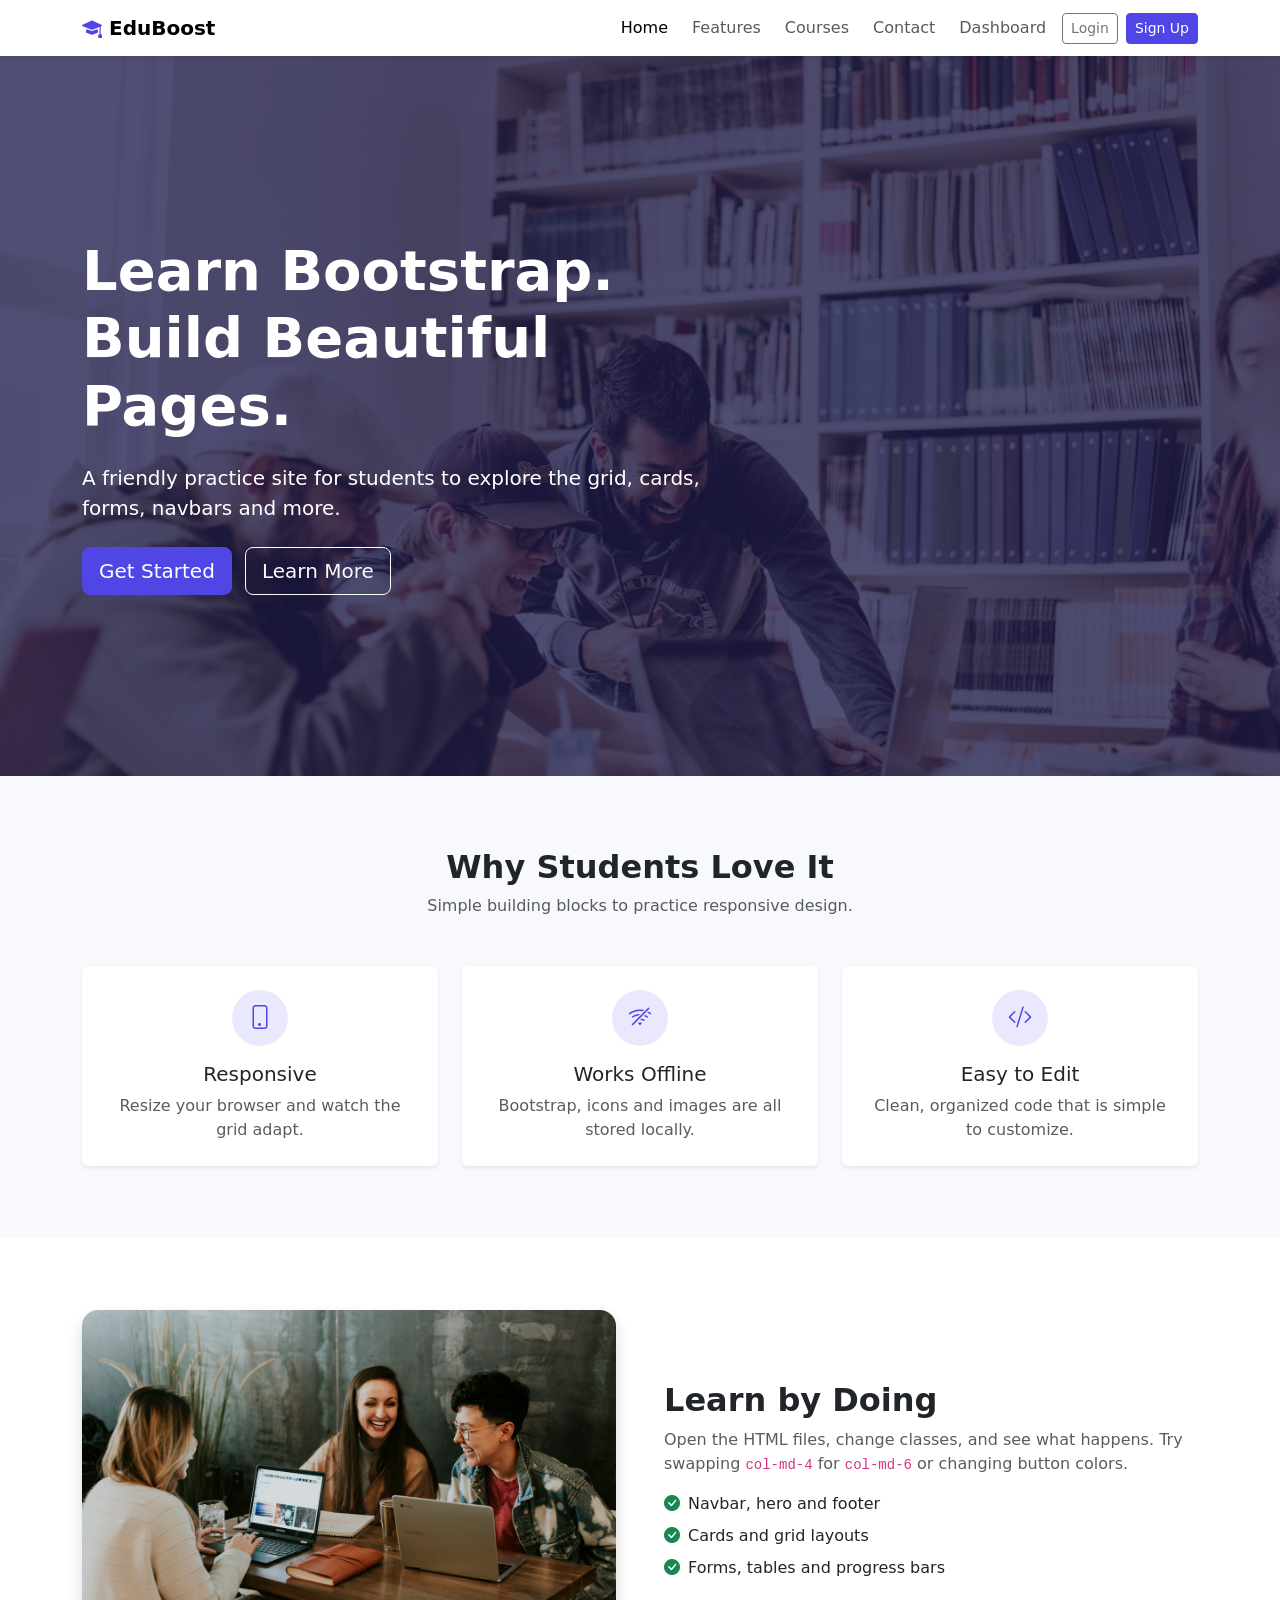
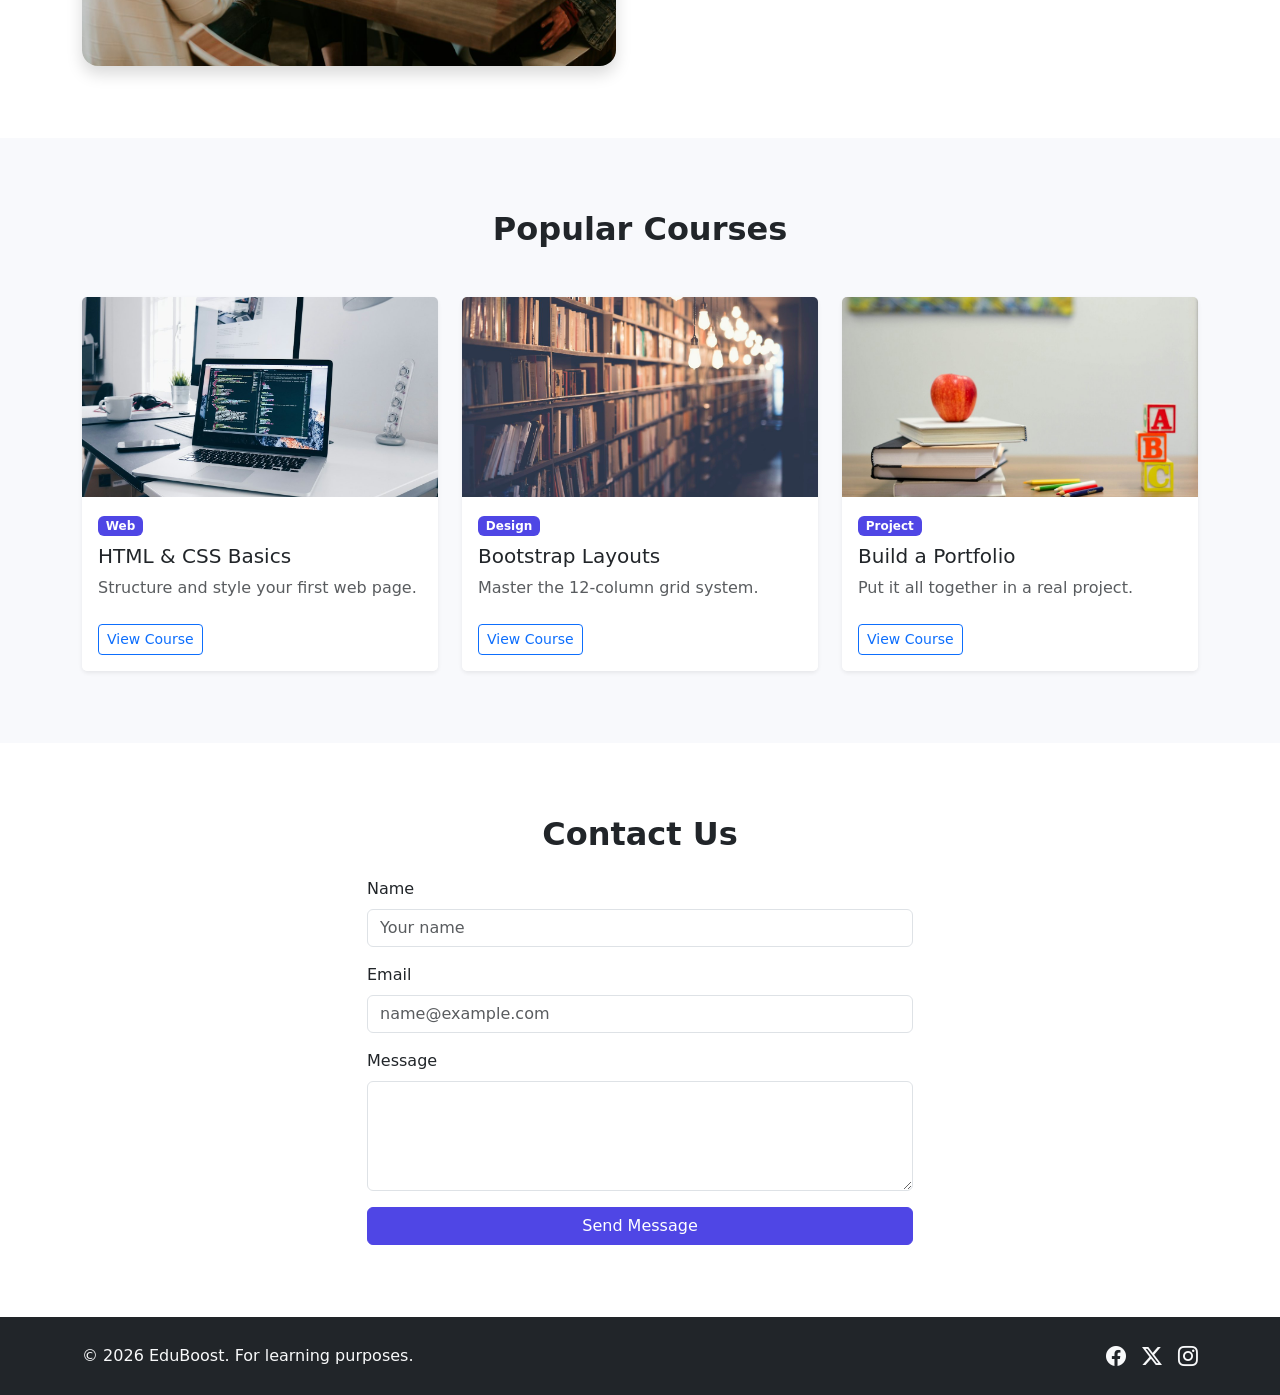
==== index.html @ 434feede "Initial commit" ====
﻿<!DOCTYPE html>
<html lang="en">
<head>
  <meta charset="UTF-8">
  <meta name="viewport" content="width=device-width, initial-scale=1">
  <title>EduBoost | Home</title>
  <link rel="icon" type="image/svg+xml" href="assets/images/favicon.svg">
  <link href="assets/css/bootstrap.min.css" rel="stylesheet">
  <link href="assets/css/bootstrap-icons.min.css" rel="stylesheet">
  <link href="assets/css/style.css" rel="stylesheet">
</head>
<body>

  <!-- Navbar -->
  <nav class="navbar navbar-expand-lg bg-white shadow-sm sticky-top">
    <div class="container">
      <a class="navbar-brand fw-bold" href="index.html"><i class="bi bi-mortarboard-fill"></i> EduBoost</a>
      <button class="navbar-toggler" type="button" data-bs-toggle="collapse" data-bs-target="#mainNav" aria-controls="mainNav" aria-expanded="false" aria-label="Toggle navigation">
        <span class="navbar-toggler-icon"></span>
      </button>
      <div class="collapse navbar-collapse" id="mainNav">
        <ul class="navbar-nav ms-auto align-items-lg-center gap-lg-2">
          <li class="nav-item"><a class="nav-link active" href="index.html">Home</a></li>
          <li class="nav-item"><a class="nav-link" href="#features">Features</a></li>
          <li class="nav-item"><a class="nav-link" href="#courses">Courses</a></li>
          <li class="nav-item"><a class="nav-link" href="#contact">Contact</a></li>
          <li class="nav-item"><a class="nav-link" href="pages/dashboard.html">Dashboard</a></li>
          <li class="nav-item"><a class="btn btn-outline-secondary btn-sm" href="pages/login.html">Login</a></li>
          <li class="nav-item"><a class="btn btn-brand btn-sm" href="pages/signup.html">Sign Up</a></li>
        </ul>
      </div>
    </div>
  </nav>

  <!-- Hero -->
  <header class="hero">
    <div class="container text-center text-lg-start">
      <div class="row">
        <div class="col-lg-7">
          <h1 class="display-4 fw-bold">Learn Bootstrap. Build Beautiful Pages.</h1>
          <p class="lead my-4">A friendly practice site for students to explore the grid, cards, forms, navbars and more.</p>
          <a href="pages/signup.html" class="btn btn-brand btn-lg me-2">Get Started</a>
          <a href="#features" class="btn btn-outline-light btn-lg">Learn More</a>
        </div>
      </div>
    </div>
  </header>

  <!-- Features -->
  <section id="features" class="py-5">
    <div class="container py-4">
      <div class="text-center mb-5">
        <h2 class="fw-bold">Why Students Love It</h2>
        <p class="text-muted">Simple building blocks to practice responsive design.</p>
      </div>
      <div class="row g-4">
        <div class="col-md-4">
          <div class="card h-100 border-0 shadow-sm card-hover text-center p-4">
            <span class="feature-icon mx-auto mb-3"><i class="bi bi-phone"></i></span>
            <h5>Responsive</h5>
            <p class="text-muted mb-0">Resize your browser and watch the grid adapt.</p>
          </div>
        </div>
        <div class="col-md-4">
          <div class="card h-100 border-0 shadow-sm card-hover text-center p-4">
            <span class="feature-icon mx-auto mb-3"><i class="bi bi-wifi-off"></i></span>
            <h5>Works Offline</h5>
            <p class="text-muted mb-0">Bootstrap, icons and images are all stored locally.</p>
          </div>
        </div>
        <div class="col-md-4">
          <div class="card h-100 border-0 shadow-sm card-hover text-center p-4">
            <span class="feature-icon mx-auto mb-3"><i class="bi bi-code-slash"></i></span>
            <h5>Easy to Edit</h5>
            <p class="text-muted mb-0">Clean, organized code that is simple to customize.</p>
          </div>
        </div>
      </div>
    </div>
  </section>

  <!-- About -->
  <section class="py-5 bg-white">
    <div class="container py-4">
      <div class="row align-items-center g-5">
        <div class="col-lg-6">
          <img src="assets/images/students.jpg" class="img-fluid rounded-4 shadow" alt="Students studying together">
        </div>
        <div class="col-lg-6">
          <h2 class="fw-bold">Learn by Doing</h2>
          <p class="text-muted">Open the HTML files, change classes, and see what happens. Try swapping <code>col-md-4</code> for <code>col-md-6</code> or changing button colors.</p>
          <ul class="list-unstyled">
            <li class="mb-2"><i class="bi bi-check-circle-fill text-success me-2"></i>Navbar, hero and footer</li>
            <li class="mb-2"><i class="bi bi-check-circle-fill text-success me-2"></i>Cards and grid layouts</li>
            <li class="mb-2"><i class="bi bi-check-circle-fill text-success me-2"></i>Forms, tables and progress bars</li>
          </ul>
        </div>
      </div>
    </div>
  </section>

  <!-- Courses -->
  <section id="courses" class="py-5">
    <div class="container py-4">
      <div class="text-center mb-5">
        <h2 class="fw-bold">Popular Courses</h2>
      </div>
      <div class="row g-4">
        <div class="col-md-6 col-lg-4">
          <div class="card h-100 border-0 shadow-sm card-hover">
            <img src="assets/images/laptop.jpg" class="card-img-top" alt="Laptop with code">
            <div class="card-body">
              <span class="badge bg-brand mb-2">Web</span>
              <h5 class="card-title">HTML &amp; CSS Basics</h5>
              <p class="card-text text-muted">Structure and style your first web page.</p>
            </div>
            <div class="card-footer bg-white border-0 pb-3"><a href="#" class="btn btn-outline-primary btn-sm">View Course</a></div>
          </div>
        </div>
        <div class="col-md-6 col-lg-4">
          <div class="card h-100 border-0 shadow-sm card-hover">
            <img src="assets/images/library.jpg" class="card-img-top" alt="Library shelves">
            <div class="card-body">
              <span class="badge bg-brand mb-2">Design</span>
              <h5 class="card-title">Bootstrap Layouts</h5>
              <p class="card-text text-muted">Master the 12-column grid system.</p>
            </div>
            <div class="card-footer bg-white border-0 pb-3"><a href="#" class="btn btn-outline-primary btn-sm">View Course</a></div>
          </div>
        </div>
        <div class="col-md-6 col-lg-4">
          <div class="card h-100 border-0 shadow-sm card-hover">
            <img src="assets/images/classroom.jpg" class="card-img-top" alt="Classroom">
            <div class="card-body">
              <span class="badge bg-brand mb-2">Project</span>
              <h5 class="card-title">Build a Portfolio</h5>
              <p class="card-text text-muted">Put it all together in a real project.</p>
            </div>
            <div class="card-footer bg-white border-0 pb-3"><a href="#" class="btn btn-outline-primary btn-sm">View Course</a></div>
          </div>
        </div>
      </div>
    </div>
  </section>

  <!-- Contact -->
  <section id="contact" class="py-5 bg-white">
    <div class="container py-4">
      <div class="row justify-content-center">
        <div class="col-lg-6">
          <h2 class="fw-bold text-center mb-4">Contact Us</h2>
          <form>
            <div class="mb-3"><label class="form-label" for="cname">Name</label><input type="text" id="cname" class="form-control" placeholder="Your name"></div>
            <div class="mb-3"><label class="form-label" for="cemail">Email</label><input type="email" id="cemail" class="form-control" placeholder="name@example.com"></div>
            <div class="mb-3"><label class="form-label" for="cmsg">Message</label><textarea id="cmsg" class="form-control" rows="4"></textarea></div>
            <button type="button" class="btn btn-brand w-100">Send Message</button>
          </form>
        </div>
      </div>
    </div>
  </section>

  <!-- Footer -->
  <footer class="bg-dark text-light py-4">
    <div class="container d-flex flex-column flex-md-row justify-content-between align-items-center gap-2">
      <span>&copy; 2026 EduBoost. For learning purposes.</span>
      <div class="d-flex gap-3 fs-5">
        <a href="#" class="text-light" aria-label="Facebook"><i class="bi bi-facebook"></i></a>
        <a href="#" class="text-light" aria-label="Twitter"><i class="bi bi-twitter-x"></i></a>
        <a href="#" class="text-light" aria-label="Instagram"><i class="bi bi-instagram"></i></a>
      </div>
    </div>
  </footer>

  <script src="assets/js/bootstrap.bundle.min.js"></script>
</body>
</html>
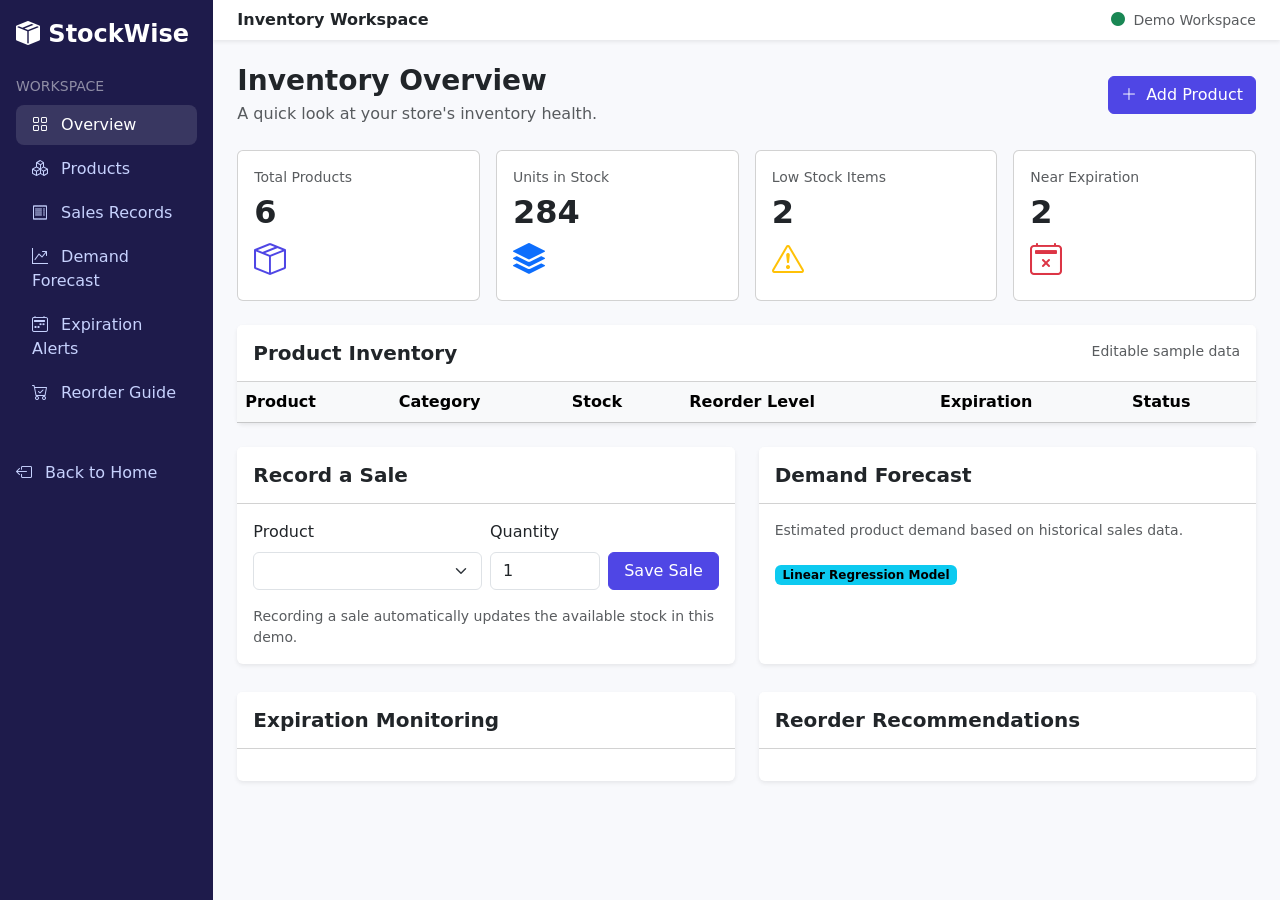
==== commit 3e78f12a: "Update index.html" ====
--- a/index.html
+++ b/index.html
@@ -1,177 +1,539 @@
 ﻿<!DOCTYPE html>
 <html lang="en">
+
 <head>
-  <meta charset="UTF-8">
-  <meta name="viewport" content="width=device-width, initial-scale=1">
-  <title>EduBoost | Home</title>
-  <link rel="icon" type="image/svg+xml" href="assets/images/favicon.svg">
-  <link href="assets/css/bootstrap.min.css" rel="stylesheet">
-  <link href="assets/css/bootstrap-icons.min.css" rel="stylesheet">
-  <link href="assets/css/style.css" rel="stylesheet">
+    <meta charset="UTF-8">
+    <meta name="viewport" content="width=device-width, initial-scale=1.0">
+
+    <title>StockWise | Dashboard</title>
+
+    <link rel="stylesheet" href="../assets/css/bootstrap.min.css">
+    <link rel="stylesheet" href="../assets/css/bootstrap-icons.min.css">
+    <link rel="stylesheet" href="../assets/css/style.css">
 </head>
+
 <body>
 
-  <!-- Navbar -->
-  <nav class="navbar navbar-expand-lg bg-white shadow-sm sticky-top">
-    <div class="container">
-      <a class="navbar-brand fw-bold" href="index.html"><i class="bi bi-mortarboard-fill"></i> EduBoost</a>
-      <button class="navbar-toggler" type="button" data-bs-toggle="collapse" data-bs-target="#mainNav" aria-controls="mainNav" aria-expanded="false" aria-label="Toggle navigation">
-        <span class="navbar-toggler-icon"></span>
-      </button>
-      <div class="collapse navbar-collapse" id="mainNav">
-        <ul class="navbar-nav ms-auto align-items-lg-center gap-lg-2">
-          <li class="nav-item"><a class="nav-link active" href="index.html">Home</a></li>
-          <li class="nav-item"><a class="nav-link" href="#features">Features</a></li>
-          <li class="nav-item"><a class="nav-link" href="#courses">Courses</a></li>
-          <li class="nav-item"><a class="nav-link" href="#contact">Contact</a></li>
-          <li class="nav-item"><a class="nav-link" href="pages/dashboard.html">Dashboard</a></li>
-          <li class="nav-item"><a class="btn btn-outline-secondary btn-sm" href="pages/login.html">Login</a></li>
-          <li class="nav-item"><a class="btn btn-brand btn-sm" href="pages/signup.html">Sign Up</a></li>
-        </ul>
-      </div>
+<div class="container-fluid">
+    <div class="row">
+
+        <!-- SIDEBAR -->
+        <aside class="col-lg-2 d-none d-lg-block sidebar p-3">
+
+            <a href="../index.html"
+               class="text-white text-decoration-none fw-bold fs-4 d-block mb-4">
+
+                <i class="bi bi-box-seam-fill"></i>
+                StockWise
+
+            </a>
+
+            <div class="small text-uppercase text-white-50 mb-2">
+                Workspace
+            </div>
+
+            <ul class="nav nav-pills flex-column gap-1">
+
+                <li>
+                    <a class="nav-link active" href="#overview">
+                        <i class="bi bi-grid me-2"></i>
+                        Overview
+                    </a>
+                </li>
+
+                <li>
+                    <a class="nav-link" href="#products">
+                        <i class="bi bi-boxes me-2"></i>
+                        Products
+                    </a>
+                </li>
+
+                <li>
+                    <a class="nav-link" href="#sales">
+                        <i class="bi bi-receipt me-2"></i>
+                        Sales Records
+                    </a>
+                </li>
+
+                <li>
+                    <a class="nav-link" href="#forecast">
+                        <i class="bi bi-graph-up-arrow me-2"></i>
+                        Demand Forecast
+                    </a>
+                </li>
+
+                <li>
+                    <a class="nav-link" href="#expiry">
+                        <i class="bi bi-calendar2-week me-2"></i>
+                        Expiration Alerts
+                    </a>
+                </li>
+
+                <li>
+                    <a class="nav-link" href="#reorder">
+                        <i class="bi bi-cart-check me-2"></i>
+                        Reorder Guide
+                    </a>
+                </li>
+
+            </ul>
+
+            <a href="../index.html" class="nav-link mt-5">
+                <i class="bi bi-box-arrow-left me-2"></i>
+                Back to Home
+            </a>
+
+        </aside>
+
+        <!-- MAIN CONTENT -->
+        <main class="col-lg-10 p-0">
+
+            <nav class="navbar bg-white shadow-sm px-4">
+
+                <button class="btn btn-outline-secondary d-lg-none"
+                        data-bs-toggle="offcanvas"
+                        data-bs-target="#mobile">
+
+                    <i class="bi bi-list"></i>
+
+                </button>
+
+                <span class="fw-semibold">
+                    Inventory Workspace
+                </span>
+
+                <span class="ms-auto text-muted small">
+                    <i class="bi bi-circle-fill text-success me-1"></i>
+                    Demo Workspace
+                </span>
+
+            </nav>
+
+            <div class="p-3 p-md-4">
+
+                <!-- OVERVIEW -->
+                <section id="overview">
+
+                    <div class="d-flex flex-wrap justify-content-between align-items-center mb-4">
+
+                        <div>
+                            <h3 class="fw-bold mb-1">
+                                Inventory Overview
+                            </h3>
+
+                            <p class="text-muted mb-0">
+                                A quick look at your store's inventory health.
+                            </p>
+                        </div>
+
+                        <button class="btn btn-brand mt-3 mt-md-0"
+                                data-bs-toggle="modal"
+                                data-bs-target="#addProduct">
+
+                            <i class="bi bi-plus-lg me-1"></i>
+                            Add Product
+
+                        </button>
+
+                    </div>
+
+                    <div class="row g-3 mb-4">
+
+                        <div class="col-sm-6 col-xl-3">
+                            <div class="card stat-card">
+                                <div class="card-body">
+
+                                    <div class="text-muted small">
+                                        Total Products
+                                    </div>
+
+                                    <div class="fs-2 fw-bold" id="totalProducts">
+                                        6
+                                    </div>
+
+                                    <i class="bi bi-box-seam text-brand"></i>
+
+                                </div>
+                            </div>
+                        </div>
+
+                        <div class="col-sm-6 col-xl-3">
+                            <div class="card stat-card">
+                                <div class="card-body">
+
+                                    <div class="text-muted small">
+                                        Units in Stock
+                                    </div>
+
+                                    <div class="fs-2 fw-bold" id="totalStock">
+                                        284
+                                    </div>
+
+                                    <i class="bi bi-stack text-primary"></i>
+
+                                </div>
+                            </div>
+                        </div>
+
+                        <div class="col-sm-6 col-xl-3">
+                            <div class="card stat-card">
+                                <div class="card-body">
+
+                                    <div class="text-muted small">
+                                        Low Stock Items
+                                    </div>
+
+                                    <div class="fs-2 fw-bold" id="lowStock">
+                                        2
+                                    </div>
+
+                                    <i class="bi bi-exclamation-triangle text-warning"></i>
+
+                                </div>
+                            </div>
+                        </div>
+
+                        <div class="col-sm-6 col-xl-3">
+                            <div class="card stat-card">
+                                <div class="card-body">
+
+                                    <div class="text-muted small">
+                                        Near Expiration
+                                    </div>
+
+                                    <div class="fs-2 fw-bold" id="nearExpiry">
+                                        2
+                                    </div>
+
+                                    <i class="bi bi-calendar2-x text-danger"></i>
+
+                                </div>
+                            </div>
+                        </div>
+
+                    </div>
+
+                </section>
+
+                <!-- PRODUCT INVENTORY -->
+                <section id="products"
+                         class="card border-0 shadow-sm mb-4">
+
+                    <div class="card-header bg-white py-3 d-flex justify-content-between">
+
+                        <h5 class="mb-0 fw-bold">
+                            Product Inventory
+                        </h5>
+
+                        <span class="small text-muted">
+                            Editable sample data
+                        </span>
+
+                    </div>
+
+                    <div class="table-responsive">
+
+                        <table class="table table-hover align-middle mb-0">
+
+                            <thead class="table-light">
+
+                                <tr>
+                                    <th>Product</th>
+                                    <th>Category</th>
+                                    <th>Stock</th>
+                                    <th>Reorder Level</th>
+                                    <th>Expiration</th>
+                                    <th>Status</th>
+                                </tr>
+
+                            </thead>
+
+                            <tbody id="productRows"></tbody>
+
+                        </table>
+
+                    </div>
+
+                </section>
+
+                <!-- SALES AND FORECAST -->
+                <div class="row g-4">
+
+                    <!-- SALES -->
+                    <div class="col-xl-6" id="sales">
+
+                        <div class="card border-0 shadow-sm h-100">
+
+                            <div class="card-header bg-white py-3">
+
+                                <h5 class="fw-bold mb-0">
+                                    Record a Sale
+                                </h5>
+
+                            </div>
+
+                            <div class="card-body">
+
+                                <form id="saleForm" class="row g-2">
+
+                                    <div class="col-md-6">
+
+                                        <label class="form-label">
+                                            Product
+                                        </label>
+
+                                        <select id="saleProduct"
+                                                class="form-select"
+                                                required>
+                                        </select>
+
+                                    </div>
+
+                                    <div class="col-md-3">
+
+                                        <label class="form-label">
+                                            Quantity
+                                        </label>
+
+                                        <input id="saleQty"
+                                               type="number"
+                                               min="1"
+                                               value="1"
+                                               class="form-control"
+                                               required>
+
+                                    </div>
+
+                                    <div class="col-md-3 d-flex align-items-end">
+
+                                        <button class="btn btn-brand w-100">
+                                            Save Sale
+                                        </button>
+
+                                    </div>
+
+                                </form>
+
+                                <p class="small text-muted mt-3 mb-0">
+                                    Recording a sale automatically updates
+                                    the available stock in this demo.
+                                </p>
+
+                            </div>
+
+                        </div>
+
+                    </div>
+
+                    <!-- FORECAST -->
+                    <div class="col-xl-6" id="forecast">
+
+                        <div class="card border-0 shadow-sm h-100">
+
+                            <div class="card-header bg-white py-3">
+
+                                <h5 class="fw-bold mb-0">
+                                    Demand Forecast
+                                </h5>
+
+                            </div>
+
+                            <div class="card-body">
+
+                                <p class="text-muted small">
+                                    Estimated product demand based on
+                                    historical sales data.
+                                </p>
+
+                                <div id="forecastList"></div>
+
+                                <span class="badge text-bg-info mt-2">
+                                    Linear Regression Model
+                                </span>
+
+                            </div>
+
+                        </div>
+
+                    </div>
+
+                </div>
+
+                <!-- EXPIRATION AND REORDER -->
+                <div class="row g-4 mt-1">
+
+                    <div class="col-xl-6" id="expiry">
+
+                        <div class="card border-0 shadow-sm h-100">
+
+                            <div class="card-header bg-white py-3">
+
+                                <h5 class="fw-bold mb-0">
+                                    Expiration Monitoring
+                                </h5>
+
+                            </div>
+
+                            <div class="card-body" id="expiryList"></div>
+
+                        </div>
+
+                    </div>
+
+                    <div class="col-xl-6" id="reorder">
+
+                        <div class="card border-0 shadow-sm h-100">
+
+                            <div class="card-header bg-white py-3">
+
+                                <h5 class="fw-bold mb-0">
+                                    Reorder Recommendations
+                                </h5>
+
+                            </div>
+
+                            <div class="card-body" id="reorderList"></div>
+
+                        </div>
+
+                    </div>
+
+                </div>
+
+            </div>
+
+        </main>
+
     </div>
-  </nav>
-
-  <!-- Hero -->
-  <header class="hero">
-    <div class="container text-center text-lg-start">
-      <div class="row">
-        <div class="col-lg-7">
-          <h1 class="display-4 fw-bold">Learn Bootstrap. Build Beautiful Pages.</h1>
-          <p class="lead my-4">A friendly practice site for students to explore the grid, cards, forms, navbars and more.</p>
-          <a href="pages/signup.html" class="btn btn-brand btn-lg me-2">Get Started</a>
-          <a href="#features" class="btn btn-outline-light btn-lg">Learn More</a>
-        </div>
-      </div>
+</div>
+
+<!-- MOBILE SIDEBAR -->
+<div class="offcanvas offcanvas-start text-bg-dark" id="mobile">
+
+    <div class="offcanvas-header">
+
+        <h5>StockWise</h5>
+
+        <button class="btn-close btn-close-white"
+                data-bs-dismiss="offcanvas">
+        </button>
+
     </div>
-  </header>
-
-  <!-- Features -->
-  <section id="features" class="py-5">
-    <div class="container py-4">
-      <div class="text-center mb-5">
-        <h2 class="fw-bold">Why Students Love It</h2>
-        <p class="text-muted">Simple building blocks to practice responsive design.</p>
-      </div>
-      <div class="row g-4">
-        <div class="col-md-4">
-          <div class="card h-100 border-0 shadow-sm card-hover text-center p-4">
-            <span class="feature-icon mx-auto mb-3"><i class="bi bi-phone"></i></span>
-            <h5>Responsive</h5>
-            <p class="text-muted mb-0">Resize your browser and watch the grid adapt.</p>
-          </div>
-        </div>
-        <div class="col-md-4">
-          <div class="card h-100 border-0 shadow-sm card-hover text-center p-4">
-            <span class="feature-icon mx-auto mb-3"><i class="bi bi-wifi-off"></i></span>
-            <h5>Works Offline</h5>
-            <p class="text-muted mb-0">Bootstrap, icons and images are all stored locally.</p>
-          </div>
-        </div>
-        <div class="col-md-4">
-          <div class="card h-100 border-0 shadow-sm card-hover text-center p-4">
-            <span class="feature-icon mx-auto mb-3"><i class="bi bi-code-slash"></i></span>
-            <h5>Easy to Edit</h5>
-            <p class="text-muted mb-0">Clean, organized code that is simple to customize.</p>
-          </div>
-        </div>
-      </div>
+
+    <div class="offcanvas-body">
+
+        <a class="nav-link text-white" href="#overview">Overview</a>
+        <a class="nav-link text-white" href="#products">Products</a>
+        <a class="nav-link text-white" href="#sales">Sales Records</a>
+        <a class="nav-link text-white" href="#forecast">Demand Forecast</a>
+        <a class="nav-link text-white" href="#expiry">Expiration Alerts</a>
+        <a class="nav-link text-white" href="#reorder">Reorder Guide</a>
+
     </div>
-  </section>
-
-  <!-- About -->
-  <section class="py-5 bg-white">
-    <div class="container py-4">
-      <div class="row align-items-center g-5">
-        <div class="col-lg-6">
-          <img src="assets/images/students.jpg" class="img-fluid rounded-4 shadow" alt="Students studying together">
-        </div>
-        <div class="col-lg-6">
-          <h2 class="fw-bold">Learn by Doing</h2>
-          <p class="text-muted">Open the HTML files, change classes, and see what happens. Try swapping <code>col-md-4</code> for <code>col-md-6</code> or changing button colors.</p>
-          <ul class="list-unstyled">
-            <li class="mb-2"><i class="bi bi-check-circle-fill text-success me-2"></i>Navbar, hero and footer</li>
-            <li class="mb-2"><i class="bi bi-check-circle-fill text-success me-2"></i>Cards and grid layouts</li>
-            <li class="mb-2"><i class="bi bi-check-circle-fill text-success me-2"></i>Forms, tables and progress bars</li>
-          </ul>
-        </div>
-      </div>
+
+</div>
+
+<!-- ADD PRODUCT MODAL -->
+<div class="modal fade" id="addProduct" tabindex="-1">
+
+    <div class="modal-dialog">
+
+        <form class="modal-content" id="productForm">
+
+            <div class="modal-header">
+
+                <h5 class="modal-title">
+                    Add Product
+                </h5>
+
+                <button class="btn-close"
+                        data-bs-dismiss="modal">
+                </button>
+
+            </div>
+
+            <div class="modal-body">
+
+                <label class="form-label">
+                    Product Name
+                </label>
+
+                <input id="pName"
+                       class="form-control mb-2"
+                       required>
+
+                <label class="form-label">
+                    Category
+                </label>
+
+                <input id="pCategory"
+                       class="form-control mb-2"
+                       required>
+
+                <div class="row">
+
+                    <div class="col">
+
+                        <label class="form-label">
+                            Current Stock
+                        </label>
+
+                        <input id="pStock"
+                               type="number"
+                               min="0"
+                               class="form-control"
+                               required>
+
+                    </div>
+
+                    <div class="col">
+
+                        <label class="form-label">
+                            Reorder Level
+                        </label>
+
+                        <input id="pLevel"
+                               type="number"
+                               min="0"
+                               class="form-control"
+                               required>
+
+                    </div>
+
+                </div>
+
+                <label class="form-label mt-2">
+                    Expiration Date
+                </label>
+
+                <input id="pExpiry"
+                       type="date"
+                       class="form-control">
+
+            </div>
+
+            <div class="modal-footer">
+
+                <button type="button"
+                        class="btn btn-light"
+                        data-bs-dismiss="modal">
+                    Cancel
+                </button>
+
+                <button class="btn btn-brand">
+                    Save Product
+                </button>
+
+            </div>
+
+        </form>
+
     </div>
-  </section>
-
-  <!-- Courses -->
-  <section id="courses" class="py-5">
-    <div class="container py-4">
-      <div class="text-center mb-5">
-        <h2 class="fw-bold">Popular Courses</h2>
-      </div>
-      <div class="row g-4">
-        <div class="col-md-6 col-lg-4">
-          <div class="card h-100 border-0 shadow-sm card-hover">
-            <img src="assets/images/laptop.jpg" class="card-img-top" alt="Laptop with code">
-            <div class="card-body">
-              <span class="badge bg-brand mb-2">Web</span>
-              <h5 class="card-title">HTML &amp; CSS Basics</h5>
-              <p class="card-text text-muted">Structure and style your first web page.</p>
-            </div>
-            <div class="card-footer bg-white border-0 pb-3"><a href="#" class="btn btn-outline-primary btn-sm">View Course</a></div>
-          </div>
-        </div>
-        <div class="col-md-6 col-lg-4">
-          <div class="card h-100 border-0 shadow-sm card-hover">
-            <img src="assets/images/library.jpg" class="card-img-top" alt="Library shelves">
-            <div class="card-body">
-              <span class="badge bg-brand mb-2">Design</span>
-              <h5 class="card-title">Bootstrap Layouts</h5>
-              <p class="card-text text-muted">Master the 12-column grid system.</p>
-            </div>
-            <div class="card-footer bg-white border-0 pb-3"><a href="#" class="btn btn-outline-primary btn-sm">View Course</a></div>
-          </div>
-        </div>
-        <div class="col-md-6 col-lg-4">
-          <div class="card h-100 border-0 shadow-sm card-hover">
-            <img src="assets/images/classroom.jpg" class="card-img-top" alt="Classroom">
-            <div class="card-body">
-              <span class="badge bg-brand mb-2">Project</span>
-              <h5 class="card-title">Build a Portfolio</h5>
-              <p class="card-text text-muted">Put it all together in a real project.</p>
-            </div>
-            <div class="card-footer bg-white border-0 pb-3"><a href="#" class="btn btn-outline-primary btn-sm">View Course</a></div>
-          </div>
-        </div>
-      </div>
-    </div>
-  </section>
-
-  <!-- Contact -->
-  <section id="contact" class="py-5 bg-white">
-    <div class="container py-4">
-      <div class="row justify-content-center">
-        <div class="col-lg-6">
-          <h2 class="fw-bold text-center mb-4">Contact Us</h2>
-          <form>
-            <div class="mb-3"><label class="form-label" for="cname">Name</label><input type="text" id="cname" class="form-control" placeholder="Your name"></div>
-            <div class="mb-3"><label class="form-label" for="cemail">Email</label><input type="email" id="cemail" class="form-control" placeholder="name@example.com"></div>
-            <div class="mb-3"><label class="form-label" for="cmsg">Message</label><textarea id="cmsg" class="form-control" rows="4"></textarea></div>
-            <button type="button" class="btn btn-brand w-100">Send Message</button>
-          </form>
-        </div>
-      </div>
-    </div>
-  </section>
-
-  <!-- Footer -->
-  <footer class="bg-dark text-light py-4">
-    <div class="container d-flex flex-column flex-md-row justify-content-between align-items-center gap-2">
-      <span>&copy; 2026 EduBoost. For learning purposes.</span>
-      <div class="d-flex gap-3 fs-5">
-        <a href="#" class="text-light" aria-label="Facebook"><i class="bi bi-facebook"></i></a>
-        <a href="#" class="text-light" aria-label="Twitter"><i class="bi bi-twitter-x"></i></a>
-        <a href="#" class="text-light" aria-label="Instagram"><i class="bi bi-instagram"></i></a>
-      </div>
-    </div>
-  </footer>
-
-  <script src="assets/js/bootstrap.bundle.min.js"></script>
+
+</div>
+
+<script src="../assets/js/bootstrap.bundle.min.js"></script>
+<script src="../assets/js/stockwise.js"></script>
+
 </body>
 </html>
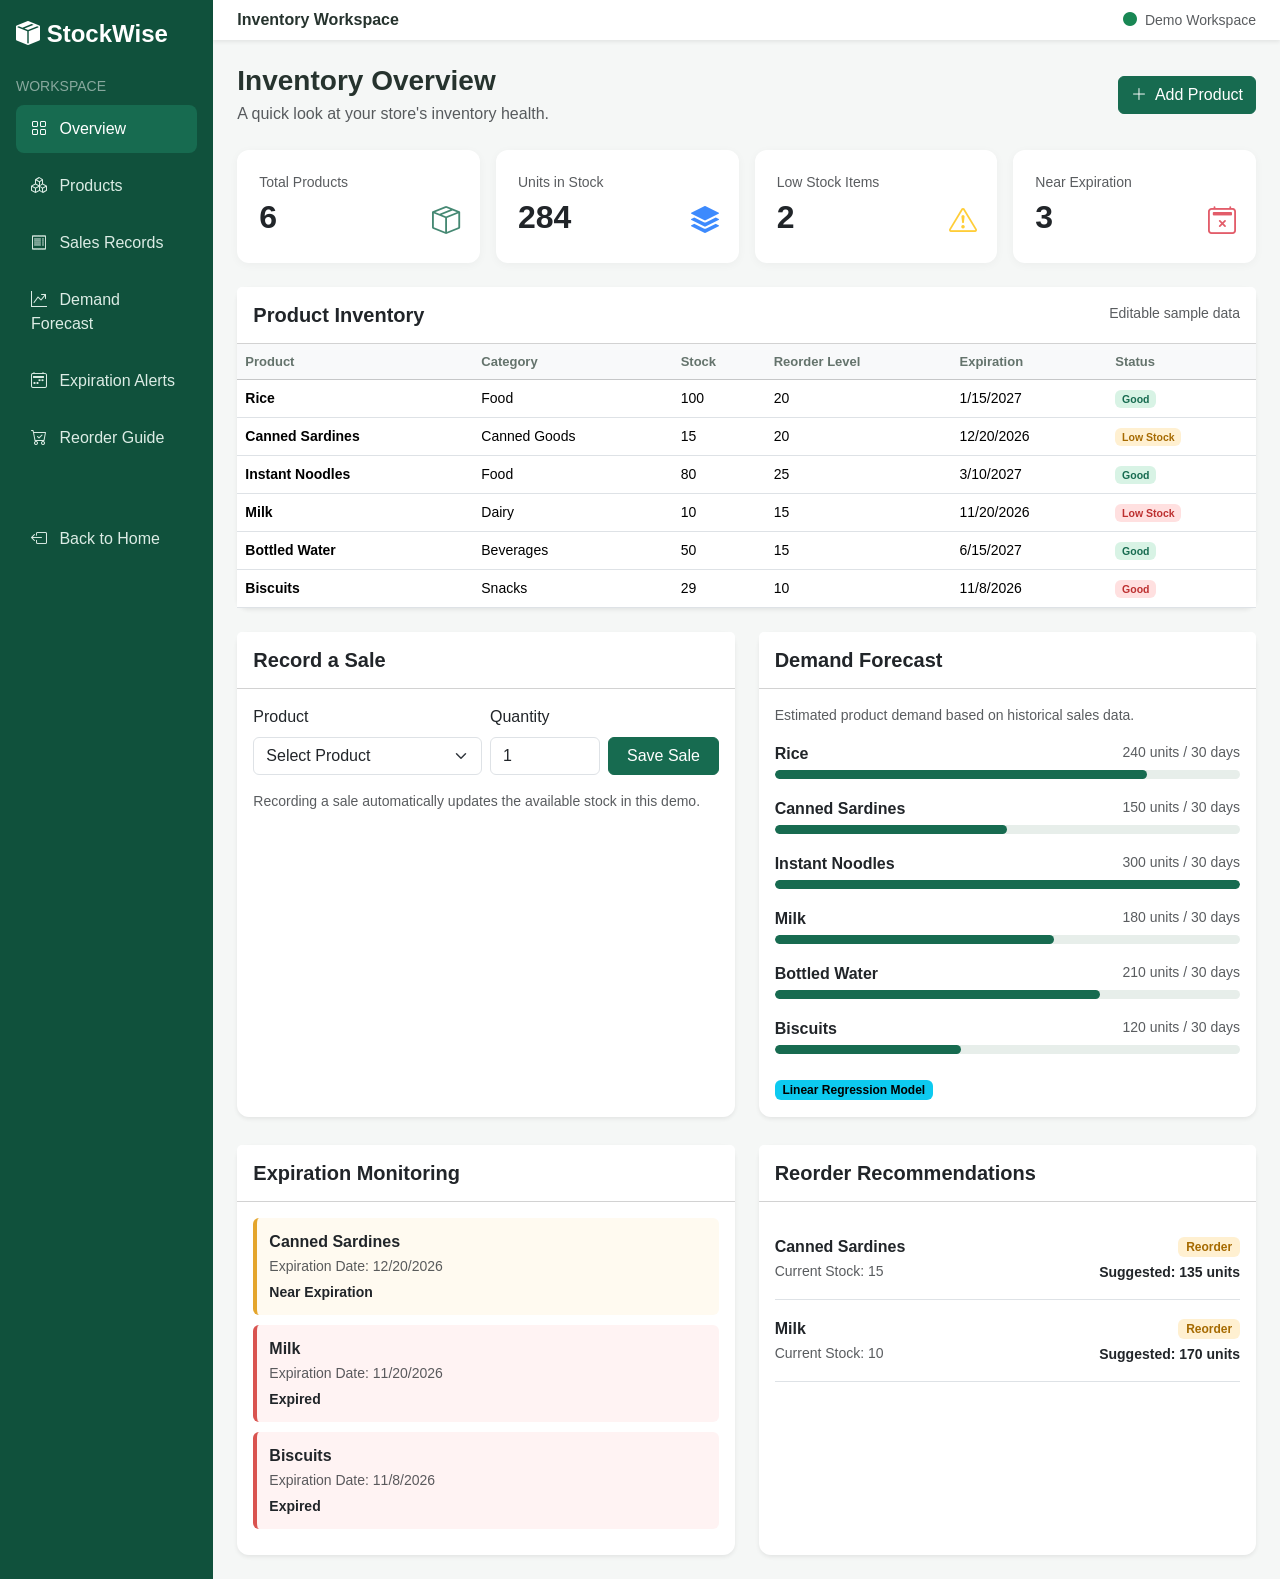
==== commit 6def3bf5: "Update index.html" ====
--- a/index.html
+++ b/index.html
@@ -7,9 +7,9 @@
 
     <title>StockWise | Dashboard</title>
 
-    <link rel="stylesheet" href="../assets/css/bootstrap.min.css">
-    <link rel="stylesheet" href="../assets/css/bootstrap-icons.min.css">
-    <link rel="stylesheet" href="../assets/css/style.css">
+    <link rel="stylesheet" href="assets/css/bootstrap.min.css">
+    <link rel="stylesheet" href="assets/css/bootstrap-icons.min.css">
+    <link rel="stylesheet" href="assets/css/style.css">
 </head>
 
 <body>
--- a/assets/css/style.css
+++ b/assets/css/style.css
@@ -0,0 +1,159 @@
+/* =========================
+   STOCKWISE MAIN DESIGN
+========================= */
+
+:root {
+    --primary: #176b50;
+    --primary-dark: #10513c;
+    --light-bg: #f5f7f6;
+    --text-dark: #26332e;
+}
+
+body {
+    background-color: var(--light-bg);
+    color: var(--text-dark);
+    font-family: Arial, sans-serif;
+}
+
+/* SIDEBAR */
+
+.sidebar {
+    min-height: 100vh;
+    background-color: var(--primary-dark);
+    position: sticky;
+    top: 0;
+}
+
+.sidebar .nav-link {
+    color: #dcece5;
+    padding: 12px 15px;
+    border-radius: 8px;
+    margin-bottom: 5px;
+    transition: 0.3s;
+}
+
+.sidebar .nav-link:hover {
+    background-color: rgba(255,255,255,0.15);
+    color: white;
+}
+
+.sidebar .nav-link.active {
+    background-color: var(--primary);
+    color: white;
+}
+
+/* BRAND BUTTON */
+
+.btn-brand {
+    background-color: var(--primary);
+    border-color: var(--primary);
+    color: white;
+}
+
+.btn-brand:hover {
+    background-color: var(--primary-dark);
+    border-color: var(--primary-dark);
+    color: white;
+}
+
+.text-brand {
+    color: var(--primary);
+}
+
+/* CARDS */
+
+.card {
+    border-radius: 12px;
+}
+
+.stat-card {
+    border: none;
+    box-shadow: 0 2px 10px rgba(0,0,0,0.04);
+    position: relative;
+    overflow: hidden;
+}
+
+.stat-card .card-body {
+    padding: 22px;
+}
+
+.stat-card i {
+    position: absolute;
+    right: 20px;
+    bottom: 20px;
+    font-size: 28px;
+    opacity: 0.8;
+}
+
+/* TABLE */
+
+.table th {
+    font-size: 13px;
+    color: #64736c;
+    font-weight: 600;
+}
+
+.table td {
+    font-size: 14px;
+}
+
+/* BADGES */
+
+.status-good {
+    background-color: #d8f3e5;
+    color: #176b50;
+}
+
+.status-low {
+    background-color: #fff0d1;
+    color: #a66a00;
+}
+
+.status-expired {
+    background-color: #ffe0e0;
+    color: #bd3030;
+}
+
+/* FORECAST */
+
+.forecast-item {
+    margin-bottom: 18px;
+}
+
+.forecast-bar {
+    height: 9px;
+    background-color: #e7eeea;
+    border-radius: 20px;
+    overflow: hidden;
+}
+
+.forecast-progress {
+    height: 100%;
+    background-color: var(--primary);
+    border-radius: 20px;
+}
+
+/* ALERTS */
+
+.alert-item {
+    border-left: 4px solid #e4a52c;
+    background-color: #fffaf0;
+    padding: 12px;
+    border-radius: 6px;
+    margin-bottom: 10px;
+}
+
+.expired-item {
+    border-left: 4px solid #d9534f;
+    background-color: #fff3f3;
+}
+
+/* RESPONSIVE */
+
+@media (max-width: 991px) {
+
+    .sidebar {
+        display: none;
+    }
+
+}
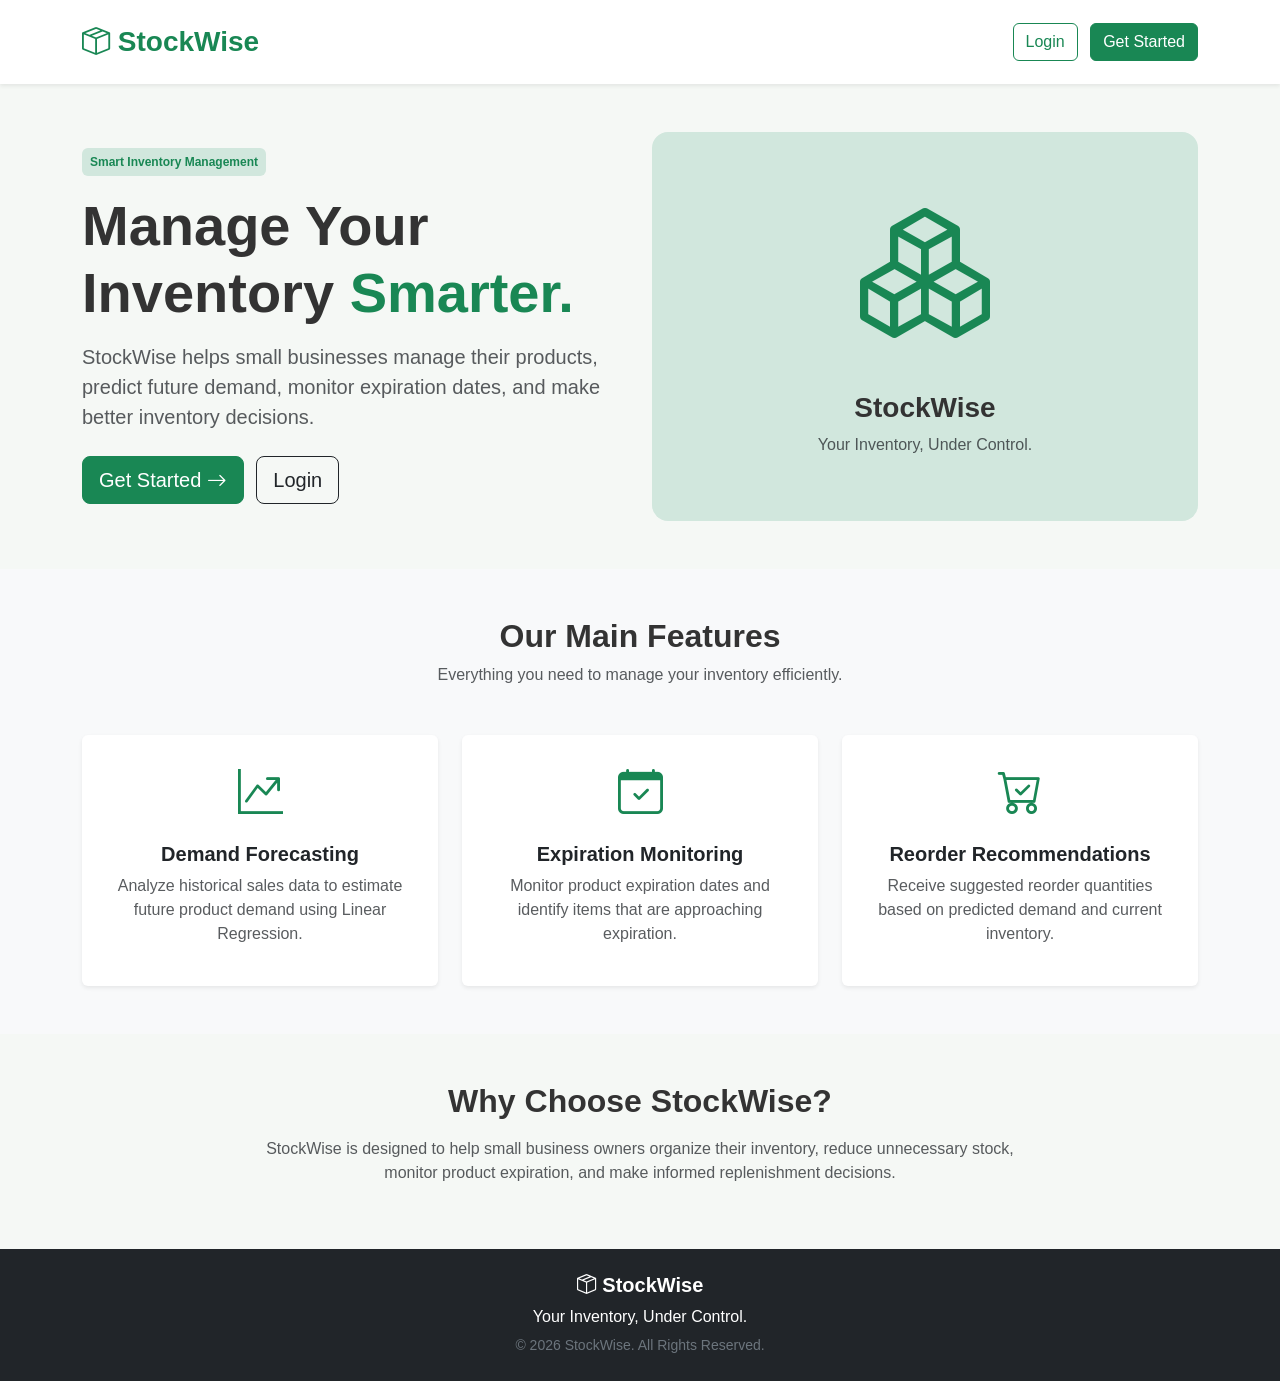
==== commit b0bc38d1: "new changed" ====
--- a/index.html
+++ b/index.html
@@ -1,11 +1,10 @@
 ﻿<!DOCTYPE html>
 <html lang="en">
-
 <head>
     <meta charset="UTF-8">
     <meta name="viewport" content="width=device-width, initial-scale=1.0">
 
-    <title>StockWise | Dashboard</title>
+    <title>StockWise | Smart Inventory Management</title>
 
     <link rel="stylesheet" href="assets/css/bootstrap.min.css">
     <link rel="stylesheet" href="assets/css/bootstrap-icons.min.css">
@@ -14,526 +13,210 @@
 
 <body>
 
-<div class="container-fluid">
-    <div class="row">
-
-        <!-- SIDEBAR -->
-        <aside class="col-lg-2 d-none d-lg-block sidebar p-3">
-
-            <a href="../index.html"
-               class="text-white text-decoration-none fw-bold fs-4 d-block mb-4">
-
-                <i class="bi bi-box-seam-fill"></i>
-                StockWise
-
+    <!-- Navigation Bar -->
+    <nav class="navbar navbar-expand-lg navbar-light bg-white shadow-sm py-3">
+        <div class="container">
+
+            <a class="navbar-brand fw-bold text-success fs-3" href="index.html">
+                <i class="bi bi-box-seam"></i> StockWise
             </a>
 
-            <div class="small text-uppercase text-white-50 mb-2">
-                Workspace
-            </div>
-
-            <ul class="nav nav-pills flex-column gap-1">
-
-                <li>
-                    <a class="nav-link active" href="#overview">
-                        <i class="bi bi-grid me-2"></i>
-                        Overview
-                    </a>
-                </li>
-
-                <li>
-                    <a class="nav-link" href="#products">
-                        <i class="bi bi-boxes me-2"></i>
-                        Products
-                    </a>
-                </li>
-
-                <li>
-                    <a class="nav-link" href="#sales">
-                        <i class="bi bi-receipt me-2"></i>
-                        Sales Records
-                    </a>
-                </li>
-
-                <li>
-                    <a class="nav-link" href="#forecast">
-                        <i class="bi bi-graph-up-arrow me-2"></i>
-                        Demand Forecast
-                    </a>
-                </li>
-
-                <li>
-                    <a class="nav-link" href="#expiry">
-                        <i class="bi bi-calendar2-week me-2"></i>
-                        Expiration Alerts
-                    </a>
-                </li>
-
-                <li>
-                    <a class="nav-link" href="#reorder">
-                        <i class="bi bi-cart-check me-2"></i>
-                        Reorder Guide
-                    </a>
-                </li>
-
-            </ul>
-
-            <a href="../index.html" class="nav-link mt-5">
-                <i class="bi bi-box-arrow-left me-2"></i>
-                Back to Home
-            </a>
-
-        </aside>
-
-        <!-- MAIN CONTENT -->
-        <main class="col-lg-10 p-0">
-
-            <nav class="navbar bg-white shadow-sm px-4">
-
-                <button class="btn btn-outline-secondary d-lg-none"
-                        data-bs-toggle="offcanvas"
-                        data-bs-target="#mobile">
-
-                    <i class="bi bi-list"></i>
-
-                </button>
-
-                <span class="fw-semibold">
-                    Inventory Workspace
-                </span>
-
-                <span class="ms-auto text-muted small">
-                    <i class="bi bi-circle-fill text-success me-1"></i>
-                    Demo Workspace
-                </span>
-
-            </nav>
-
-            <div class="p-3 p-md-4">
-
-                <!-- OVERVIEW -->
-                <section id="overview">
-
-                    <div class="d-flex flex-wrap justify-content-between align-items-center mb-4">
-
-                        <div>
-                            <h3 class="fw-bold mb-1">
-                                Inventory Overview
-                            </h3>
-
-                            <p class="text-muted mb-0">
-                                A quick look at your store's inventory health.
-                            </p>
-                        </div>
-
-                        <button class="btn btn-brand mt-3 mt-md-0"
-                                data-bs-toggle="modal"
-                                data-bs-target="#addProduct">
-
-                            <i class="bi bi-plus-lg me-1"></i>
-                            Add Product
-
-                        </button>
-
-                    </div>
-
-                    <div class="row g-3 mb-4">
-
-                        <div class="col-sm-6 col-xl-3">
-                            <div class="card stat-card">
-                                <div class="card-body">
-
-                                    <div class="text-muted small">
-                                        Total Products
-                                    </div>
-
-                                    <div class="fs-2 fw-bold" id="totalProducts">
-                                        6
-                                    </div>
-
-                                    <i class="bi bi-box-seam text-brand"></i>
-
-                                </div>
-                            </div>
-                        </div>
-
-                        <div class="col-sm-6 col-xl-3">
-                            <div class="card stat-card">
-                                <div class="card-body">
-
-                                    <div class="text-muted small">
-                                        Units in Stock
-                                    </div>
-
-                                    <div class="fs-2 fw-bold" id="totalStock">
-                                        284
-                                    </div>
-
-                                    <i class="bi bi-stack text-primary"></i>
-
-                                </div>
-                            </div>
-                        </div>
-
-                        <div class="col-sm-6 col-xl-3">
-                            <div class="card stat-card">
-                                <div class="card-body">
-
-                                    <div class="text-muted small">
-                                        Low Stock Items
-                                    </div>
-
-                                    <div class="fs-2 fw-bold" id="lowStock">
-                                        2
-                                    </div>
-
-                                    <i class="bi bi-exclamation-triangle text-warning"></i>
-
-                                </div>
-                            </div>
-                        </div>
-
-                        <div class="col-sm-6 col-xl-3">
-                            <div class="card stat-card">
-                                <div class="card-body">
-
-                                    <div class="text-muted small">
-                                        Near Expiration
-                                    </div>
-
-                                    <div class="fs-2 fw-bold" id="nearExpiry">
-                                        2
-                                    </div>
-
-                                    <i class="bi bi-calendar2-x text-danger"></i>
-
-                                </div>
-                            </div>
-                        </div>
-
-                    </div>
-
-                </section>
-
-                <!-- PRODUCT INVENTORY -->
-                <section id="products"
-                         class="card border-0 shadow-sm mb-4">
-
-                    <div class="card-header bg-white py-3 d-flex justify-content-between">
-
-                        <h5 class="mb-0 fw-bold">
-                            Product Inventory
-                        </h5>
-
-                        <span class="small text-muted">
-                            Editable sample data
-                        </span>
-
-                    </div>
-
-                    <div class="table-responsive">
-
-                        <table class="table table-hover align-middle mb-0">
-
-                            <thead class="table-light">
-
-                                <tr>
-                                    <th>Product</th>
-                                    <th>Category</th>
-                                    <th>Stock</th>
-                                    <th>Reorder Level</th>
-                                    <th>Expiration</th>
-                                    <th>Status</th>
-                                </tr>
-
-                            </thead>
-
-                            <tbody id="productRows"></tbody>
-
-                        </table>
-
-                    </div>
-
-                </section>
-
-                <!-- SALES AND FORECAST -->
-                <div class="row g-4">
-
-                    <!-- SALES -->
-                    <div class="col-xl-6" id="sales">
-
-                        <div class="card border-0 shadow-sm h-100">
-
-                            <div class="card-header bg-white py-3">
-
-                                <h5 class="fw-bold mb-0">
-                                    Record a Sale
-                                </h5>
-
-                            </div>
-
-                            <div class="card-body">
-
-                                <form id="saleForm" class="row g-2">
-
-                                    <div class="col-md-6">
-
-                                        <label class="form-label">
-                                            Product
-                                        </label>
-
-                                        <select id="saleProduct"
-                                                class="form-select"
-                                                required>
-                                        </select>
-
-                                    </div>
-
-                                    <div class="col-md-3">
-
-                                        <label class="form-label">
-                                            Quantity
-                                        </label>
-
-                                        <input id="saleQty"
-                                               type="number"
-                                               min="1"
-                                               value="1"
-                                               class="form-control"
-                                               required>
-
-                                    </div>
-
-                                    <div class="col-md-3 d-flex align-items-end">
-
-                                        <button class="btn btn-brand w-100">
-                                            Save Sale
-                                        </button>
-
-                                    </div>
-
-                                </form>
-
-                                <p class="small text-muted mt-3 mb-0">
-                                    Recording a sale automatically updates
-                                    the available stock in this demo.
-                                </p>
-
-                            </div>
-
-                        </div>
-
-                    </div>
-
-                    <!-- FORECAST -->
-                    <div class="col-xl-6" id="forecast">
-
-                        <div class="card border-0 shadow-sm h-100">
-
-                            <div class="card-header bg-white py-3">
-
-                                <h5 class="fw-bold mb-0">
-                                    Demand Forecast
-                                </h5>
-
-                            </div>
-
-                            <div class="card-body">
-
-                                <p class="text-muted small">
-                                    Estimated product demand based on
-                                    historical sales data.
-                                </p>
-
-                                <div id="forecastList"></div>
-
-                                <span class="badge text-bg-info mt-2">
-                                    Linear Regression Model
-                                </span>
-
-                            </div>
-
-                        </div>
-
-                    </div>
-
-                </div>
-
-                <!-- EXPIRATION AND REORDER -->
-                <div class="row g-4 mt-1">
-
-                    <div class="col-xl-6" id="expiry">
-
-                        <div class="card border-0 shadow-sm h-100">
-
-                            <div class="card-header bg-white py-3">
-
-                                <h5 class="fw-bold mb-0">
-                                    Expiration Monitoring
-                                </h5>
-
-                            </div>
-
-                            <div class="card-body" id="expiryList"></div>
-
-                        </div>
-
-                    </div>
-
-                    <div class="col-xl-6" id="reorder">
-
-                        <div class="card border-0 shadow-sm h-100">
-
-                            <div class="card-header bg-white py-3">
-
-                                <h5 class="fw-bold mb-0">
-                                    Reorder Recommendations
-                                </h5>
-
-                            </div>
-
-                            <div class="card-body" id="reorderList"></div>
-
-                        </div>
-
-                    </div>
-
-                </div>
-
-            </div>
-
-        </main>
-
-    </div>
-</div>
-
-<!-- MOBILE SIDEBAR -->
-<div class="offcanvas offcanvas-start text-bg-dark" id="mobile">
-
-    <div class="offcanvas-header">
-
-        <h5>StockWise</h5>
-
-        <button class="btn-close btn-close-white"
-                data-bs-dismiss="offcanvas">
-        </button>
-
-    </div>
-
-    <div class="offcanvas-body">
-
-        <a class="nav-link text-white" href="#overview">Overview</a>
-        <a class="nav-link text-white" href="#products">Products</a>
-        <a class="nav-link text-white" href="#sales">Sales Records</a>
-        <a class="nav-link text-white" href="#forecast">Demand Forecast</a>
-        <a class="nav-link text-white" href="#expiry">Expiration Alerts</a>
-        <a class="nav-link text-white" href="#reorder">Reorder Guide</a>
-
-    </div>
-
-</div>
-
-<!-- ADD PRODUCT MODAL -->
-<div class="modal fade" id="addProduct" tabindex="-1">
-
-    <div class="modal-dialog">
-
-        <form class="modal-content" id="productForm">
-
-            <div class="modal-header">
-
-                <h5 class="modal-title">
-                    Add Product
-                </h5>
-
-                <button class="btn-close"
-                        data-bs-dismiss="modal">
-                </button>
-
-            </div>
-
-            <div class="modal-body">
-
-                <label class="form-label">
-                    Product Name
-                </label>
-
-                <input id="pName"
-                       class="form-control mb-2"
-                       required>
-
-                <label class="form-label">
-                    Category
-                </label>
-
-                <input id="pCategory"
-                       class="form-control mb-2"
-                       required>
-
-                <div class="row">
-
-                    <div class="col">
-
-                        <label class="form-label">
-                            Current Stock
-                        </label>
-
-                        <input id="pStock"
-                               type="number"
-                               min="0"
-                               class="form-control"
-                               required>
-
-                    </div>
-
-                    <div class="col">
-
-                        <label class="form-label">
-                            Reorder Level
-                        </label>
-
-                        <input id="pLevel"
-                               type="number"
-                               min="0"
-                               class="form-control"
-                               required>
-
-                    </div>
-
-                </div>
-
-                <label class="form-label mt-2">
-                    Expiration Date
-                </label>
-
-                <input id="pExpiry"
-                       type="date"
-                       class="form-control">
-
-            </div>
-
-            <div class="modal-footer">
-
-                <button type="button"
-                        class="btn btn-light"
-                        data-bs-dismiss="modal">
-                    Cancel
-                </button>
-
-                <button class="btn btn-brand">
-                    Save Product
-                </button>
-
-            </div>
-
-        </form>
-
-    </div>
-
-</div>
-
-<script src="../assets/js/bootstrap.bundle.min.js"></script>
-<script src="../assets/js/stockwise.js"></script>
+            <div class="ms-auto">
+                <a href="pages/login.html" class="btn btn-outline-success me-2">
+                    Login
+                </a>
+
+                <a href="pages/signup.html" class="btn btn-success">
+                    Get Started
+                </a>
+            </div>
+
+        </div>
+    </nav>
+
+    <!-- Hero Section -->
+    <section class="py-5">
+        <div class="container">
+            <div class="row align-items-center min-vh-75">
+
+                <div class="col-lg-6">
+
+                    <span class="badge bg-success-subtle text-success mb-3 p-2">
+                        Smart Inventory Management
+                    </span>
+
+                    <h1 class="display-4 fw-bold">
+                        Manage Your Inventory
+                        <span class="text-success">Smarter.</span>
+                    </h1>
+
+                    <p class="lead text-muted mt-3">
+                        StockWise helps small businesses manage their products,
+                        predict future demand, monitor expiration dates, and
+                        make better inventory decisions.
+                    </p>
+
+                    <div class="mt-4">
+
+                        <a href="pages/signup.html"
+                           class="btn btn-success btn-lg me-2">
+                            Get Started
+                            <i class="bi bi-arrow-right"></i>
+                        </a>
+
+                        <a href="pages/login.html"
+                           class="btn btn-outline-dark btn-lg">
+                            Login
+                        </a>
+
+                    </div>
+
+                </div>
+
+                <!-- Illustration -->
+                <div class="col-lg-6 text-center mt-5 mt-lg-0">
+
+                    <div class="p-5 bg-success-subtle rounded-4">
+
+                        <i class="bi bi-boxes text-success"
+                           style="font-size: 130px;"></i>
+
+                        <h3 class="fw-bold mt-3">StockWise</h3>
+
+                        <p class="text-muted">
+                            Your Inventory, Under Control.
+                        </p>
+
+                    </div>
+
+                </div>
+
+            </div>
+        </div>
+    </section>
+
+    <!-- Features Section -->
+    <section class="py-5 bg-light">
+
+        <div class="container">
+
+            <div class="text-center mb-5">
+
+                <h2 class="fw-bold">Our Main Features</h2>
+
+                <p class="text-muted">
+                    Everything you need to manage your inventory efficiently.
+                </p>
+
+            </div>
+
+            <div class="row g-4">
+
+                <!-- Feature 1 -->
+                <div class="col-md-4">
+
+                    <div class="card border-0 shadow-sm h-100 p-4 text-center">
+
+                        <i class="bi bi-graph-up-arrow text-success"
+                           style="font-size: 45px;"></i>
+
+                        <h5 class="fw-bold mt-3">Demand Forecasting</h5>
+
+                        <p class="text-muted">
+                            Analyze historical sales data to estimate
+                            future product demand using Linear Regression.
+                        </p>
+
+                    </div>
+
+                </div>
+
+                <!-- Feature 2 -->
+                <div class="col-md-4">
+
+                    <div class="card border-0 shadow-sm h-100 p-4 text-center">
+
+                        <i class="bi bi-calendar-check text-success"
+                           style="font-size: 45px;"></i>
+
+                        <h5 class="fw-bold mt-3">Expiration Monitoring</h5>
+
+                        <p class="text-muted">
+                            Monitor product expiration dates and identify
+                            items that are approaching expiration.
+                        </p>
+
+                    </div>
+
+                </div>
+
+                <!-- Feature 3 -->
+                <div class="col-md-4">
+
+                    <div class="card border-0 shadow-sm h-100 p-4 text-center">
+
+                        <i class="bi bi-cart-check text-success"
+                           style="font-size: 45px;"></i>
+
+                        <h5 class="fw-bold mt-3">Reorder Recommendations</h5>
+
+                        <p class="text-muted">
+                            Receive suggested reorder quantities based on
+                            predicted demand and current inventory.
+                        </p>
+
+                    </div>
+
+                </div>
+
+            </div>
+
+        </div>
+
+    </section>
+
+    <!-- About Section -->
+    <section class="py-5">
+
+        <div class="container text-center">
+
+            <h2 class="fw-bold">Why Choose StockWise?</h2>
+
+            <p class="text-muted mx-auto mt-3" style="max-width: 750px;">
+
+                StockWise is designed to help small business owners
+                organize their inventory, reduce unnecessary stock,
+                monitor product expiration, and make informed
+                replenishment decisions.
+
+            </p>
+
+        </div>
+
+    </section>
+
+    <!-- Footer -->
+    <footer class="bg-dark text-white py-4">
+
+        <div class="container text-center">
+
+            <h5 class="fw-bold">
+                <i class="bi bi-box-seam"></i> StockWise
+            </h5>
+
+            <p class="mb-1">
+                Your Inventory, Under Control.
+            </p>
+
+            <small class="text-secondary">
+                © 2026 StockWise. All Rights Reserved.
+            </small>
+
+        </div>
+
+    </footer>
+
+    <script src="assets/js/bootstrap.bundle.min.js"></script>
 
 </body>
 </html>
--- a/assets/css/style.css
+++ b/assets/css/style.css
@@ -1,159 +1,78 @@
-/* =========================
-   STOCKWISE MAIN DESIGN
-========================= */
-
-:root {
-    --primary: #176b50;
-    --primary-dark: #10513c;
-    --light-bg: #f5f7f6;
-    --text-dark: #26332e;
+/* ========================= GENERAL STYLING ========================= */
+{ margin: 0; padding: 0; box-sizing: border-box; }
+body { font-family: Arial, sans-serif; background-color: #f5f8f5; color: #333; }
+a { text-decoration: none; }
+:root { --primary-color: #198754; --dark-green: #146c43; --light-green: #e8f5ec; --background-color: #f5f8f5; }
+/* ========================= NAVIGATION BAR ========================= */
+.navbar { background-color: white; padding: 15px 0; }
+.navbar-brand { color: var(--primary-color); font-weight: bold; font-size: 25px; }
+.navbar-brand:hover { color: var(--dark-green); }
+.nav-link { color: #333; font-weight: 500; }
+.nav-link:hover { color: var(--primary-color); }
+/* ========================= BUTTONS ========================= */
+.btn-success { background-color: var(--primary-color); border-color: var(--primary-color); }
+.btn-success:hover { background-color: var(--dark-green); border-color: var(--dark-green); }
+/* ========================= HOMEPAGE ========================= */
+.hero-section { min-height: 550px; display: flex; align-items: center; background-color: var(--light-green); padding: 70px 0; }
+.hero-section h1 { font-size: 48px; font-weight: bold; color: #183d2b; }
+.hero-section p { font-size: 18px; line-height: 1.7; color: #555; }
+.section-title { font-weight: bold; color: #183d2b; margin-bottom: 20px; }
+/* ========================= FEATURE CARDS ========================= */
+.feature-card { background-color: white; padding: 30px; border-radius: 12px; text-align: center; height: 100%; box-shadow: 0 3px 12px rgba(0, 0, 0, 0.06); transition: 0.3s; }
+.feature-card:hover { transform: translateY(-5px); }
+.feature-card i { font-size: 40px; color: var(--primary-color); margin-bottom: 15px; }
+/* ========================= LOGIN AND SIGNUP ========================= */
+.auth-section { min-height: 100vh; display: flex; align-items: center; justify-content: center; background-color: var(--background-color); padding: 30px 15px; }
+.auth-card { background-color: white; width: 100%; max-width: 450px; padding: 35px; border-radius: 15px; box-shadow: 0 4px 20px rgba(0, 0, 0, 0.08); }
+.auth-card h2 { color: var(--primary-color); font-weight: bold; margin-bottom: 10px; }
+.auth-card .form-control { padding: 12px; border-radius: 8px; }
+.auth-card .btn { padding: 12px; font-weight: bold; }
+/* ========================= DASHBOARD LAYOUT ========================= */
+.dashboard-body { background-color: #f4f7f5; }
+.sidebar { background-color: #145c38; min-height: 100vh; padding: 25px 15px; }
+.sidebar h4 { color: white; font-weight: bold; margin-bottom: 30px; }
+.sidebar a { display: block; color: #e5f2e9; padding: 12px 15px; margin-bottom: 8px; border-radius: 8px; transition: 0.3s; }
+.sidebar a:hover, .sidebar a.active { background-color: #198754; color: white; }
+.dashboard-content { padding: 30px; }
+/* ========================= DASHBOARD CARDS ========================= */
+.stat-card { background-color: white; padding: 22px; border-radius: 12px; box-shadow: 0 3px 12px rgba(0, 0, 0, 0.05); height: 100%; }
+.stat-card h6 { color: #777; margin-bottom: 12px; }
+.stat-card h3 { color: var(--primary-color); font-weight: bold; }
+/* ========================= TABLES ========================= */
+.table-container { background-color: white; padding: 20px; border-radius: 12px; box-shadow: 0 3px 12px rgba(0, 0, 0, 0.05); }
+.table th { background-color: var(--light-green); color: #183d2b; }
+.table td, .table th { padding: 14px; vertical-align: middle; }
+/* ========================= FORMS AND MODALS ========================= */
+.form-control, .form-select { border-radius: 8px; padding: 10px; }
+.form-control:focus, .form-select:focus { border-color: var(--primary-color); box-shadow: 0 0 0 0.2rem rgba(25, 135, 84, 0.15); }
+.modal-content { border: none; border-radius: 12px; }
+/* ========================= ALERTS AND BADGES ========================= */
+.badge { padding: 7px 10px; border-radius: 6px; }
+.alert { border-radius: 8px; }
+/* ========================= FOOTER ========================= */
+footer { background-color: #145c38; color: white; padding: 25px 0; text-align: center; }
+/* ========================= RESPONSIVE DESIGN ========================= */
+@media (max-width: 768px) {
+.hero-section {
+    text-align: center;
+    padding: 50px 20px;
 }
 
-body {
-    background-color: var(--light-bg);
-    color: var(--text-dark);
-    font-family: Arial, sans-serif;
+.hero-section h1 {
+    font-size: 35px;
 }
 
-/* SIDEBAR */
+.dashboard-content {
+    padding: 15px;
+}
 
 .sidebar {
-    min-height: 100vh;
-    background-color: var(--primary-dark);
-    position: sticky;
-    top: 0;
+    min-height: auto;
 }
 
-.sidebar .nav-link {
-    color: #dcece5;
-    padding: 12px 15px;
-    border-radius: 8px;
-    margin-bottom: 5px;
-    transition: 0.3s;
+.auth-card {
+    padding: 25px;
 }
 
-.sidebar .nav-link:hover {
-    background-color: rgba(255,255,255,0.15);
-    color: white;
 }
 
-.sidebar .nav-link.active {
-    background-color: var(--primary);
-    color: white;
-}
-
-/* BRAND BUTTON */
-
-.btn-brand {
-    background-color: var(--primary);
-    border-color: var(--primary);
-    color: white;
-}
-
-.btn-brand:hover {
-    background-color: var(--primary-dark);
-    border-color: var(--primary-dark);
-    color: white;
-}
-
-.text-brand {
-    color: var(--primary);
-}
-
-/* CARDS */
-
-.card {
-    border-radius: 12px;
-}
-
-.stat-card {
-    border: none;
-    box-shadow: 0 2px 10px rgba(0,0,0,0.04);
-    position: relative;
-    overflow: hidden;
-}
-
-.stat-card .card-body {
-    padding: 22px;
-}
-
-.stat-card i {
-    position: absolute;
-    right: 20px;
-    bottom: 20px;
-    font-size: 28px;
-    opacity: 0.8;
-}
-
-/* TABLE */
-
-.table th {
-    font-size: 13px;
-    color: #64736c;
-    font-weight: 600;
-}
-
-.table td {
-    font-size: 14px;
-}
-
-/* BADGES */
-
-.status-good {
-    background-color: #d8f3e5;
-    color: #176b50;
-}
-
-.status-low {
-    background-color: #fff0d1;
-    color: #a66a00;
-}
-
-.status-expired {
-    background-color: #ffe0e0;
-    color: #bd3030;
-}
-
-/* FORECAST */
-
-.forecast-item {
-    margin-bottom: 18px;
-}
-
-.forecast-bar {
-    height: 9px;
-    background-color: #e7eeea;
-    border-radius: 20px;
-    overflow: hidden;
-}
-
-.forecast-progress {
-    height: 100%;
-    background-color: var(--primary);
-    border-radius: 20px;
-}
-
-/* ALERTS */
-
-.alert-item {
-    border-left: 4px solid #e4a52c;
-    background-color: #fffaf0;
-    padding: 12px;
-    border-radius: 6px;
-    margin-bottom: 10px;
-}
-
-.expired-item {
-    border-left: 4px solid #d9534f;
-    background-color: #fff3f3;
-}
-
-/* RESPONSIVE */
-
-@media (max-width: 991px) {
-
-    .sidebar {
-        display: none;
-    }
-
-}
